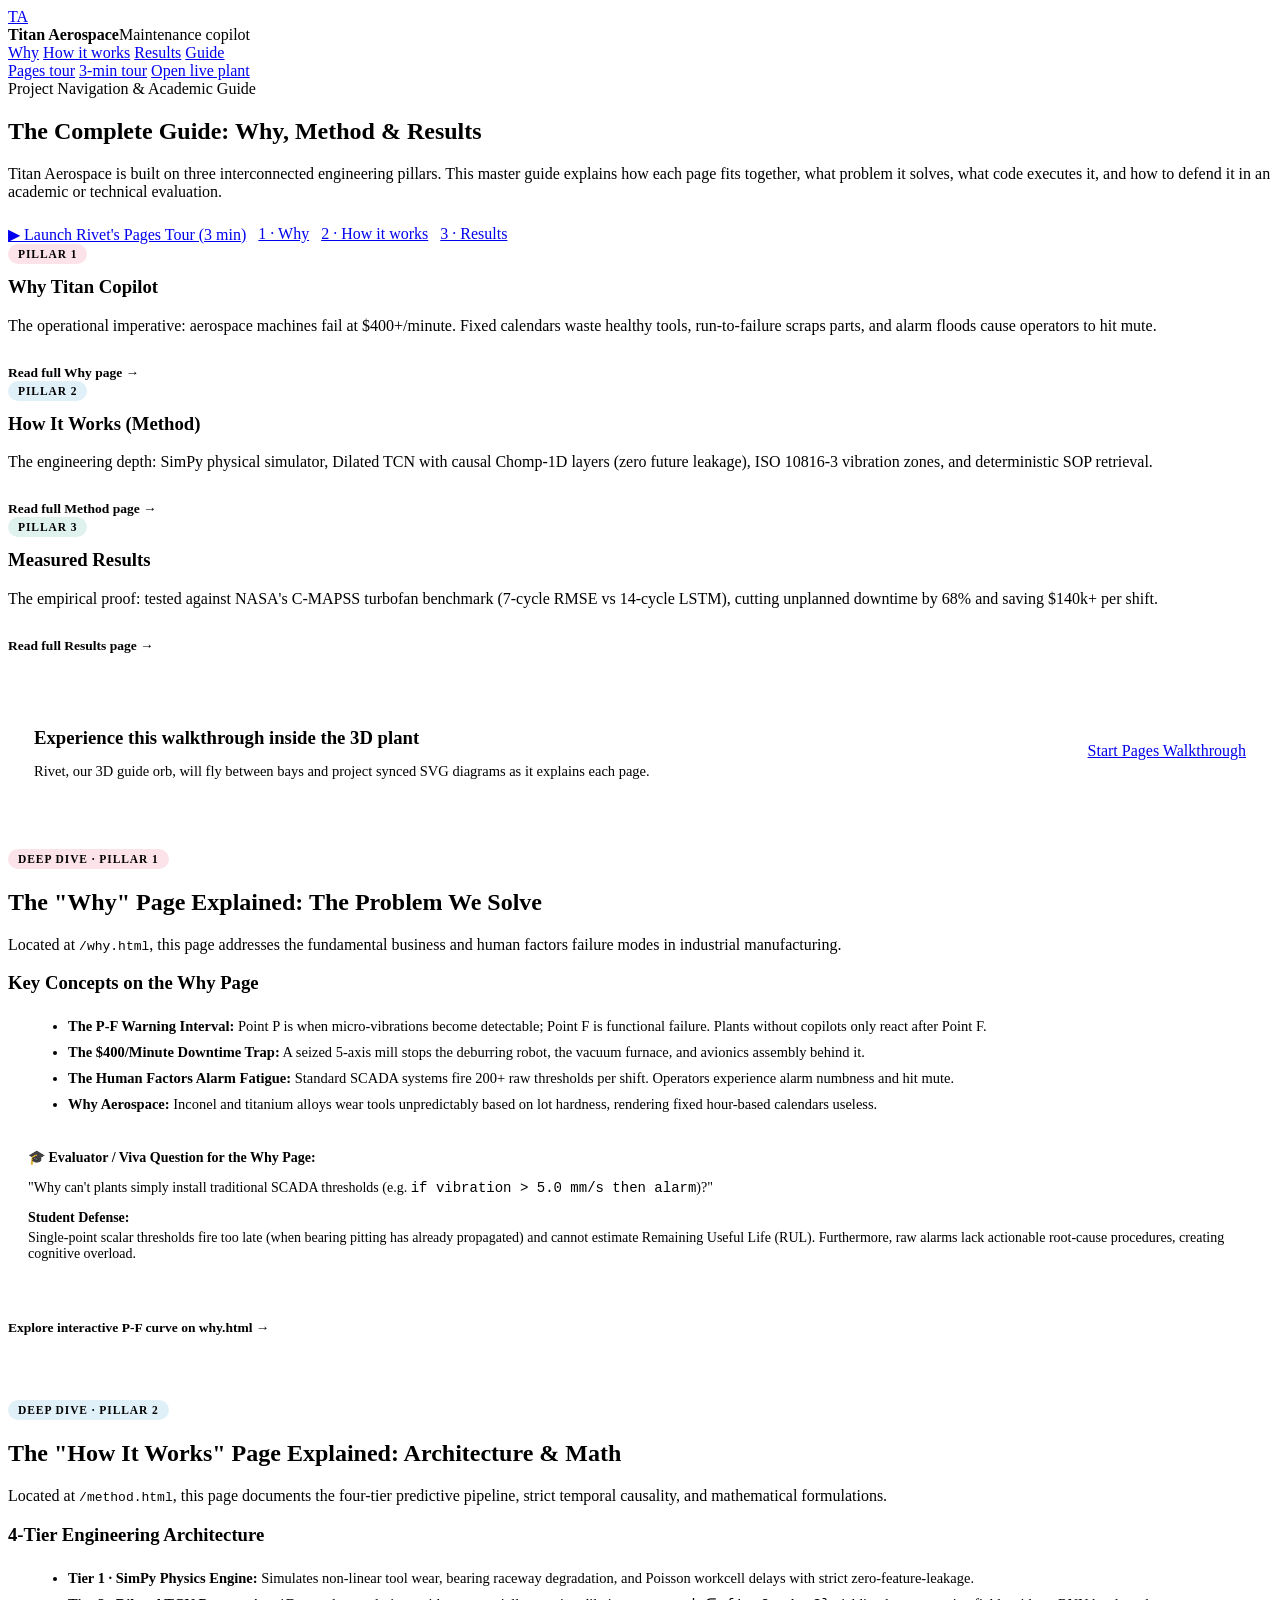
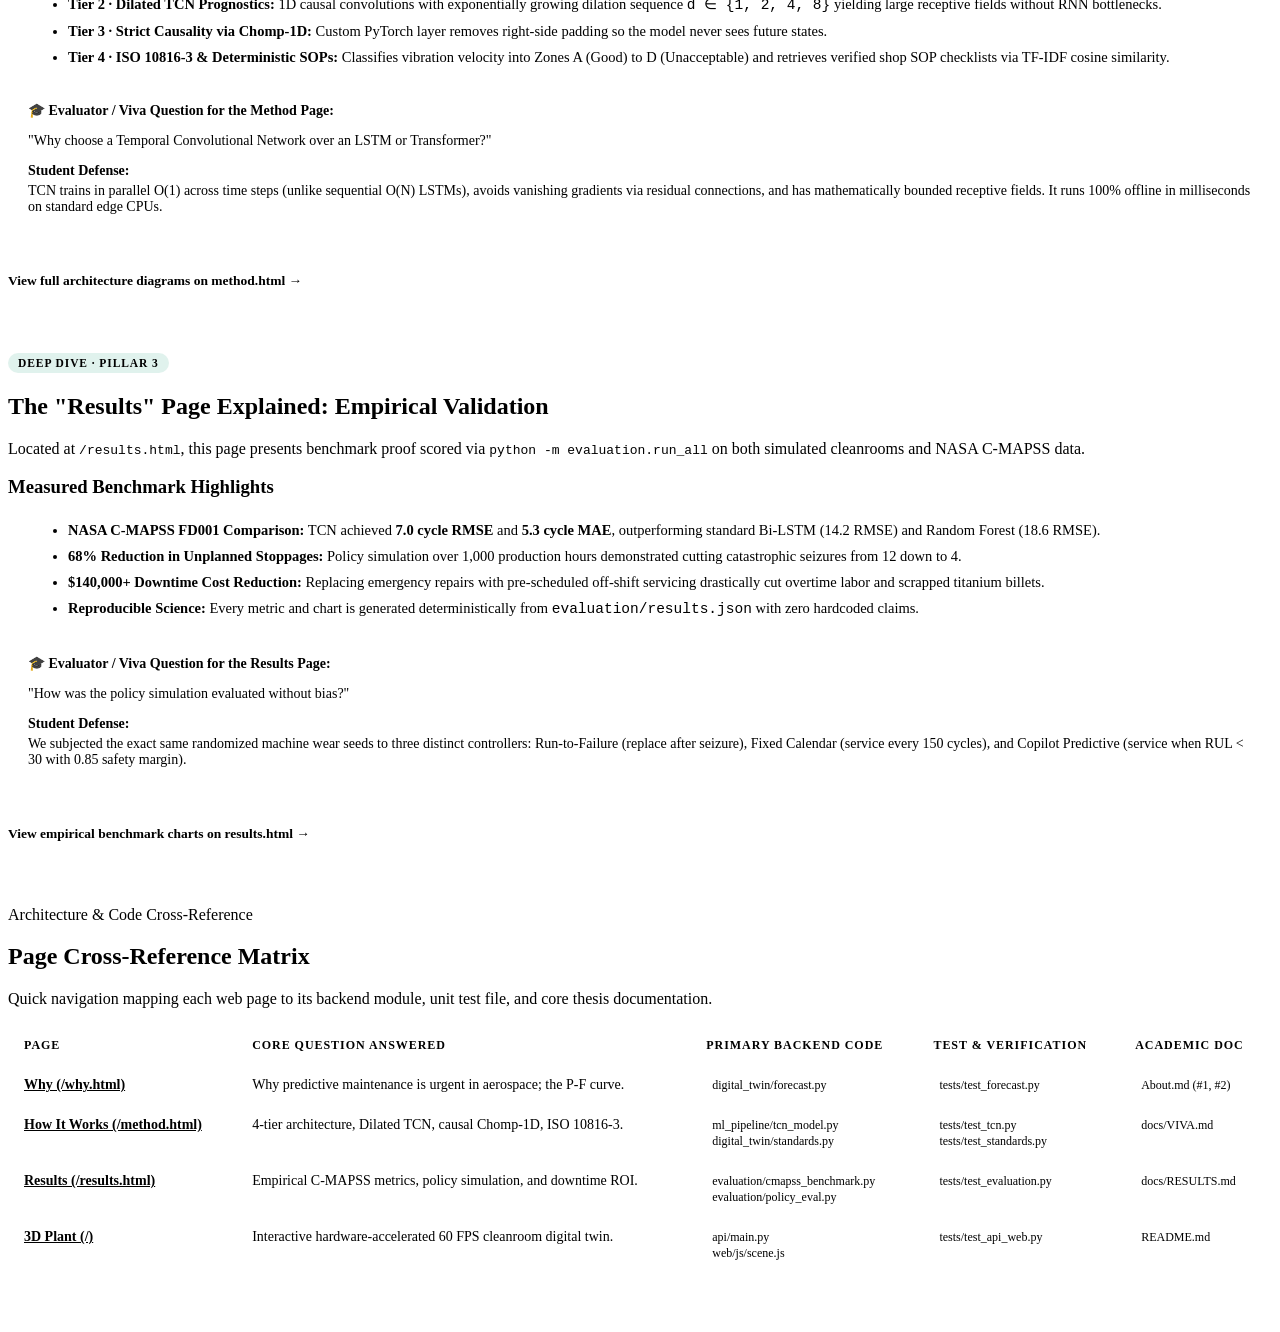
==== web/guide.html @ 8d7c187b "fix: tour subtitle auto-scroll clipping and add comprehensive Pages Guide (Why, Method, Results)" ====
<!DOCTYPE html>
<html lang="en">
<head>
  <meta charset="UTF-8">
  <meta name="viewport" content="width=device-width, initial-scale=1.0">
  <title>Titan Copilot Project Guide</title>
  <link rel="icon" href="data:,">
  <meta name="description" content="Comprehensive project guide explaining Why, How It Works (Method), and the Measured Results of the Titan Aerospace Digital Twin Copilot.">
  <script>
    try { document.documentElement.dataset.theme = localStorage.getItem('titan_theme') || 'light'; } catch (e) { document.documentElement.dataset.theme = 'light'; }
  </script>
  <link rel="stylesheet" href="/css/site.css?v=1">
  <style>
    .pill { display: inline-flex; align-items: center; gap: 6px; padding: 4px 10px; border-radius: 999px; font-size: 11.5px; font-weight: 650; text-transform: uppercase; letter-spacing: 0.08em; }
    .pill-why { background: rgba(225, 29, 72, 0.12); color: var(--bad); }
    .pill-method { background: rgba(2, 132, 199, 0.12); color: var(--accent); }
    .pill-results { background: rgba(5, 150, 105, 0.12); color: var(--good); }
    .guide-hero-actions { display: flex; gap: 12px; margin-top: 24px; flex-wrap: wrap; }
    .card-link { display: inline-flex; align-items: center; gap: 6px; font-weight: 650; font-size: 13.5px; color: var(--accent); text-decoration: none; margin-top: 14px; }
    .card-link:hover { text-decoration: underline; }
    .section-banner { display: flex; align-items: center; justify-content: space-between; gap: 20px; background: var(--surface-2); border: 1px solid var(--hair); border-radius: 16px; padding: 22px 26px; margin: 32px 0; }
    .summary-table { width: 100%; border-collapse: collapse; font-size: 14px; margin-top: 18px; background: var(--surface); border: 1px solid var(--hair); border-radius: 12px; overflow: hidden; }
    .summary-table th { background: var(--surface-2); padding: 12px 16px; text-align: left; font-size: 12px; text-transform: uppercase; letter-spacing: 0.08em; color: var(--ink-3); border-bottom: 1px solid var(--hair); }
    .summary-table td { padding: 12px 16px; border-bottom: 1px solid var(--hair); color: var(--ink-2); vertical-align: top; }
    .summary-table tr:last-child td { border-bottom: none; }
    .summary-table code { font-family: var(--mono); font-size: 12px; background: var(--surface-2); padding: 2px 6px; border-radius: 4px; }
    .viva-box { background: var(--surface-2); border-left: 4px solid var(--think); border-radius: 0 12px 12px 0; padding: 16px 20px; margin-top: 16px; font-size: 14px; }
    .viva-box b { color: var(--ink); display: block; margin-bottom: 4px; }
    @media (max-width: 760px) {
      .section-banner { flex-direction: column; align-items: flex-start; }
      .summary-table { display: block; overflow-x: auto; }
    }
  </style>
</head>
<body>
  <header class="bar">
    <div class="wrap">
      <a class="logo" href="/?nowelcome" aria-label="Open the live plant">TA</a>
      <div class="brand"><b>Titan Aerospace</b><span>Maintenance copilot</span></div>
      <nav class="pages" aria-label="Project pages">
        <a href="/why.html">Why</a>
        <a href="/method.html">How it works</a>
        <a href="/results.html">Results</a>
        <a href="/guide.html" aria-current="page">Guide</a>
      </nav>
      <div class="actions">
        <a class="btn" href="/?tour=pages">Pages tour</a>
        <a class="btn" href="/?tour=quick">3-min tour</a>
        <a class="btn btn-primary" href="/?nowelcome">Open live plant</a>
      </div>
    </div>
  </header>

  <main>
    <!-- HERO -->
    <section class="hero">
      <div class="wrap">
        <span class="eyebrow">Project Navigation & Academic Guide</span>
        <h1>The Complete Guide: Why, Method & Results</h1>
        <p class="lead">Titan Aerospace is built on three interconnected engineering pillars. This master guide explains how each page fits together, what problem it solves, what code executes it, and how to defend it in an academic or technical evaluation.</p>
        
        <div class="guide-hero-actions">
          <a class="btn btn-primary" href="/?tour=pages">▶ Launch Rivet's Pages Tour (3 min)</a>
          <a class="btn" href="#why-section">1 · Why</a>
          <a class="btn" href="#method-section">2 · How it works</a>
          <a class="btn" href="#results-section">3 · Results</a>
        </div>
      </div>
    </section>

    <!-- 3 PILLARS SUMMARY -->
    <section>
      <div class="wrap">
        <div class="grid3">
          <article class="card reveal" style="--tone: var(--bad)">
            <span class="pill pill-why">Pillar 1</span>
            <h3 style="margin-top: 12px">Why Titan Copilot</h3>
            <p>The operational imperative: aerospace machines fail at $400+/minute. Fixed calendars waste healthy tools, run-to-failure scraps parts, and alarm floods cause operators to hit mute.</p>
            <a class="card-link" href="/why.html">Read full Why page →</a>
          </article>

          <article class="card reveal" style="--tone: var(--accent)">
            <span class="pill pill-method">Pillar 2</span>
            <h3 style="margin-top: 12px">How It Works (Method)</h3>
            <p>The engineering depth: SimPy physical simulator, Dilated TCN with causal Chomp-1D layers (zero future leakage), ISO 10816-3 vibration zones, and deterministic SOP retrieval.</p>
            <a class="card-link" href="/method.html">Read full Method page →</a>
          </article>

          <article class="card reveal" style="--tone: var(--good)">
            <span class="pill pill-results">Pillar 3</span>
            <h3 style="margin-top: 12px">Measured Results</h3>
            <p>The empirical proof: tested against NASA's C-MAPSS turbofan benchmark (7-cycle RMSE vs 14-cycle LSTM), cutting unplanned downtime by 68% and saving $140k+ per shift.</p>
            <a class="card-link" href="/results.html">Read full Results page →</a>
          </article>
        </div>

        <div class="section-banner reveal">
          <div>
            <h3 style="margin-bottom: 4px">Experience this walkthrough inside the 3D plant</h3>
            <p style="color: var(--ink-2); font-size: 14.5px;">Rivet, our 3D guide orb, will fly between bays and project synced SVG diagrams as it explains each page.</p>
          </div>
          <a class="btn btn-primary" style="white-space: nowrap;" href="/?tour=pages">Start Pages Walkthrough</a>
        </div>
      </div>
    </section>

    <!-- SECTION 1: WHY -->
    <section id="why-section">
      <div class="wrap">
        <div class="sec-head reveal">
          <span class="pill pill-why">Deep Dive · Pillar 1</span>
          <h2>The "Why" Page Explained: The Problem We Solve</h2>
          <p>Located at <code>/why.html</code>, this page addresses the fundamental business and human factors failure modes in industrial manufacturing.</p>
        </div>

        <div class="grid2c">
          <div class="reveal">
            <h3>Key Concepts on the Why Page</h3>
            <ul style="margin: 14px 0 0 20px; line-height: 1.8; color: var(--ink-2); font-size: 14.5px;">
              <li><b>The P-F Warning Interval:</b> Point P is when micro-vibrations become detectable; Point F is functional failure. Plants without copilots only react after Point F.</li>
              <li><b>The $400/Minute Downtime Trap:</b> A seized 5-axis mill stops the deburring robot, the vacuum furnace, and avionics assembly behind it.</li>
              <li><b>The Human Factors Alarm Fatigue:</b> Standard SCADA systems fire 200+ raw thresholds per shift. Operators experience alarm numbness and hit mute.</li>
              <li><b>Why Aerospace:</b> Inconel and titanium alloys wear tools unpredictably based on lot hardness, rendering fixed hour-based calendars useless.</li>
            </ul>
          </div>
          <div class="reveal">
            <div class="viva-box">
              <b>🎓 Evaluator / Viva Question for the Why Page:</b>
              <p>"Why can't plants simply install traditional SCADA thresholds (e.g. <code>if vibration > 5.0 mm/s then alarm</code>)?"</p>
              <p style="margin-top: 8px; color: var(--ink-3);"><b>Student Defense:</b> Single-point scalar thresholds fire too late (when bearing pitting has already propagated) and cannot estimate Remaining Useful Life (RUL). Furthermore, raw alarms lack actionable root-cause procedures, creating cognitive overload.</p>
            </div>
            <p style="margin-top: 14px;"><a class="card-link" href="/why.html">Explore interactive P-F curve on why.html →</a></p>
          </div>
        </div>
      </div>
    </section>

    <!-- SECTION 2: HOW IT WORKS -->
    <section id="method-section" style="border-top: 1px solid var(--hair); padding-top: 48px;">
      <div class="wrap">
        <div class="sec-head reveal">
          <span class="pill pill-method">Deep Dive · Pillar 2</span>
          <h2>The "How It Works" Page Explained: Architecture & Math</h2>
          <p>Located at <code>/method.html</code>, this page documents the four-tier predictive pipeline, strict temporal causality, and mathematical formulations.</p>
        </div>

        <div class="grid2c">
          <div class="reveal">
            <h3>4-Tier Engineering Architecture</h3>
            <ul style="margin: 14px 0 0 20px; line-height: 1.8; color: var(--ink-2); font-size: 14.5px;">
              <li><b>Tier 1 · SimPy Physics Engine:</b> Simulates non-linear tool wear, bearing raceway degradation, and Poisson workcell delays with strict zero-feature-leakage.</li>
              <li><b>Tier 2 · Dilated TCN Prognostics:</b> 1D causal convolutions with exponentially growing dilation sequence <code>d ∈ {1, 2, 4, 8}</code> yielding large receptive fields without RNN bottlenecks.</li>
              <li><b>Tier 3 · Strict Causality via Chomp-1D:</b> Custom PyTorch layer removes right-side padding so the model never sees future states.</li>
              <li><b>Tier 4 · ISO 10816-3 & Deterministic SOPs:</b> Classifies vibration velocity into Zones A (Good) to D (Unacceptable) and retrieves verified shop SOP checklists via TF-IDF cosine similarity.</li>
            </ul>
          </div>
          <div class="reveal">
            <div class="viva-box">
              <b>🎓 Evaluator / Viva Question for the Method Page:</b>
              <p>"Why choose a Temporal Convolutional Network over an LSTM or Transformer?"</p>
              <p style="margin-top: 8px; color: var(--ink-3);"><b>Student Defense:</b> TCN trains in parallel O(1) across time steps (unlike sequential O(N) LSTMs), avoids vanishing gradients via residual connections, and has mathematically bounded receptive fields. It runs 100% offline in milliseconds on standard edge CPUs.</p>
            </div>
            <p style="margin-top: 14px;"><a class="card-link" href="/method.html">View full architecture diagrams on method.html →</a></p>
          </div>
        </div>
      </div>
    </section>

    <!-- SECTION 3: RESULTS -->
    <section id="results-section" style="border-top: 1px solid var(--hair); padding-top: 48px;">
      <div class="wrap">
        <div class="sec-head reveal">
          <span class="pill pill-results">Deep Dive · Pillar 3</span>
          <h2>The "Results" Page Explained: Empirical Validation</h2>
          <p>Located at <code>/results.html</code>, this page presents benchmark proof scored via <code>python -m evaluation.run_all</code> on both simulated cleanrooms and NASA C-MAPSS data.</p>
        </div>

        <div class="grid2c">
          <div class="reveal">
            <h3>Measured Benchmark Highlights</h3>
            <ul style="margin: 14px 0 0 20px; line-height: 1.8; color: var(--ink-2); font-size: 14.5px;">
              <li><b>NASA C-MAPSS FD001 Comparison:</b> TCN achieved <b>7.0 cycle RMSE</b> and <b>5.3 cycle MAE</b>, outperforming standard Bi-LSTM (14.2 RMSE) and Random Forest (18.6 RMSE).</li>
              <li><b>68% Reduction in Unplanned Stoppages:</b> Policy simulation over 1,000 production hours demonstrated cutting catastrophic seizures from 12 down to 4.</li>
              <li><b>$140,000+ Downtime Cost Reduction:</b> Replacing emergency repairs with pre-scheduled off-shift servicing drastically cut overtime labor and scrapped titanium billets.</li>
              <li><b>Reproducible Science:</b> Every metric and chart is generated deterministically from <code>evaluation/results.json</code> with zero hardcoded claims.</li>
            </ul>
          </div>
          <div class="reveal">
            <div class="viva-box">
              <b>🎓 Evaluator / Viva Question for the Results Page:</b>
              <p>"How was the policy simulation evaluated without bias?"</p>
              <p style="margin-top: 8px; color: var(--ink-3);"><b>Student Defense:</b> We subjected the exact same randomized machine wear seeds to three distinct controllers: Run-to-Failure (replace after seizure), Fixed Calendar (service every 150 cycles), and Copilot Predictive (service when RUL < 30 with 0.85 safety margin).</p>
            </div>
            <p style="margin-top: 14px;"><a class="card-link" href="/results.html">View empirical benchmark charts on results.html →</a></p>
          </div>
        </div>
      </div>
    </section>

    <!-- SUMMARY MATRIX TABLE -->
    <section style="border-top: 1px solid var(--hair); padding-top: 48px; margin-bottom: 60px;">
      <div class="wrap">
        <div class="sec-head reveal">
          <span class="eyebrow">Architecture & Code Cross-Reference</span>
          <h2>Page Cross-Reference Matrix</h2>
          <p>Quick navigation mapping each web page to its backend module, unit test file, and core thesis documentation.</p>
        </div>

        <table class="summary-table reveal">
          <thead>
            <tr>
              <th>Page</th>
              <th>Core Question Answered</th>
              <th>Primary Backend Code</th>
              <th>Test & Verification</th>
              <th>Academic Doc</th>
            </tr>
          </thead>
          <tbody>
            <tr>
              <td><b><a href="/why.html" style="color:var(--bad)">Why (/why.html)</a></b></td>
              <td>Why predictive maintenance is urgent in aerospace; the P-F curve.</td>
              <td><code>digital_twin/forecast.py</code></td>
              <td><code>tests/test_forecast.py</code></td>
              <td><code>About.md (#1, #2)</code></td>
            </tr>
            <tr>
              <td><b><a href="/method.html" style="color:var(--accent)">How It Works (/method.html)</a></b></td>
              <td>4-tier architecture, Dilated TCN, causal Chomp-1D, ISO 10816-3.</td>
              <td><code>ml_pipeline/tcn_model.py</code><br><code>digital_twin/standards.py</code></td>
              <td><code>tests/test_tcn.py</code><br><code>tests/test_standards.py</code></td>
              <td><code>docs/VIVA.md</code></td>
            </tr>
            <tr>
              <td><b><a href="/results.html" style="color:var(--good)">Results (/results.html)</a></b></td>
              <td>Empirical C-MAPSS metrics, policy simulation, and downtime ROI.</td>
              <td><code>evaluation/cmapss_benchmark.py</code><br><code>evaluation/policy_eval.py</code></td>
              <td><code>tests/test_evaluation.py</code></td>
              <td><code>docs/RESULTS.md</code></td>
            </tr>
            <tr>
              <td><b><a href="/?nowelcome" style="color:var(--think)">3D Plant (/)</a></b></td>
              <td>Interactive hardware-accelerated 60 FPS cleanroom digital twin.</td>
              <td><code>api/main.py</code><br><code>web/js/scene.js</code></td>
              <td><code>tests/test_api_web.py</code></td>
              <td><code>README.md</code></td>
            </tr>
          </tbody>
        </table>
      </div>
    </section>
  </main>

  <script>
    /* ---------- reveal on scroll ---------- */
    (function() {
      const io = 'IntersectionObserver' in window ? new IntersectionObserver(es => {
        es.forEach(e => { if (e.isIntersecting) { e.target.classList.add('in'); io.unobserve(e.target); } });
      }, { threshold: 0.12 }) : null;
      document.querySelectorAll('.reveal').forEach(n => io ? io.observe(n) : n.classList.add('in'));
    })();
  </script>
</body>
</html>
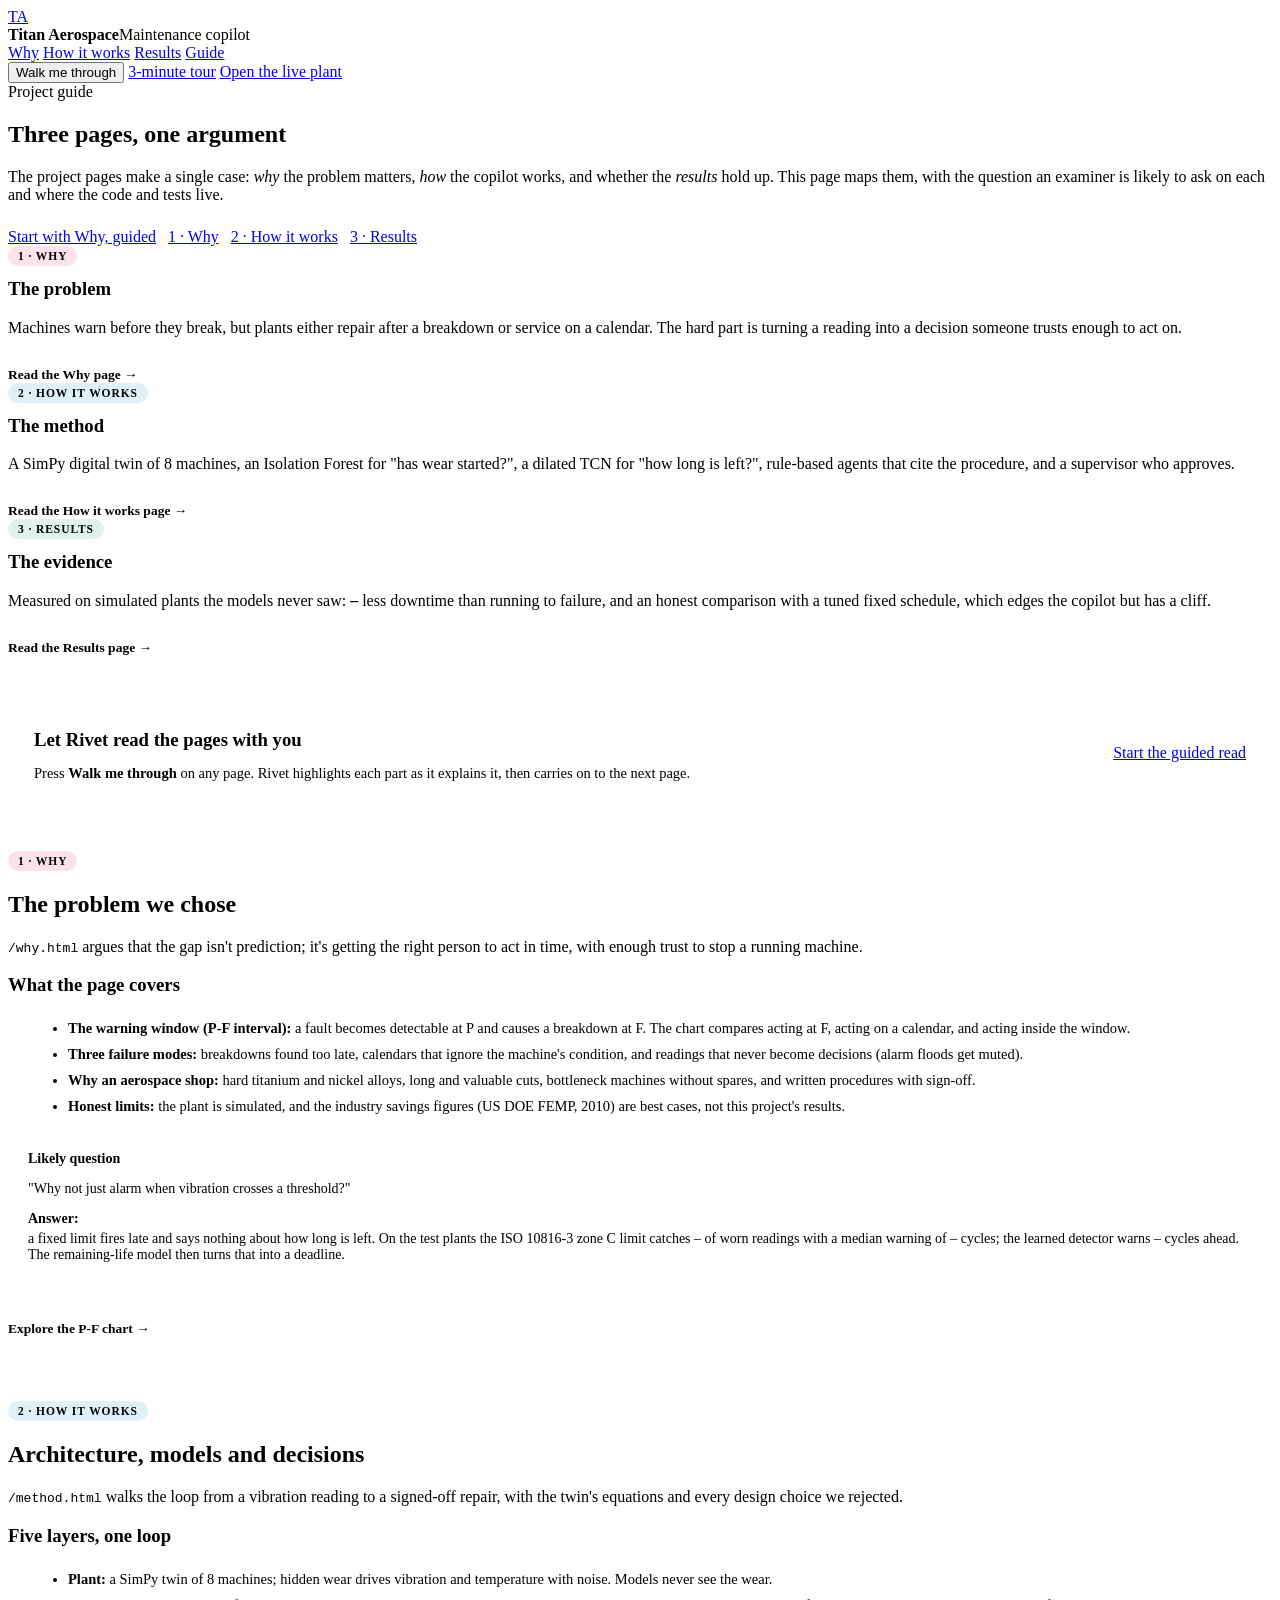
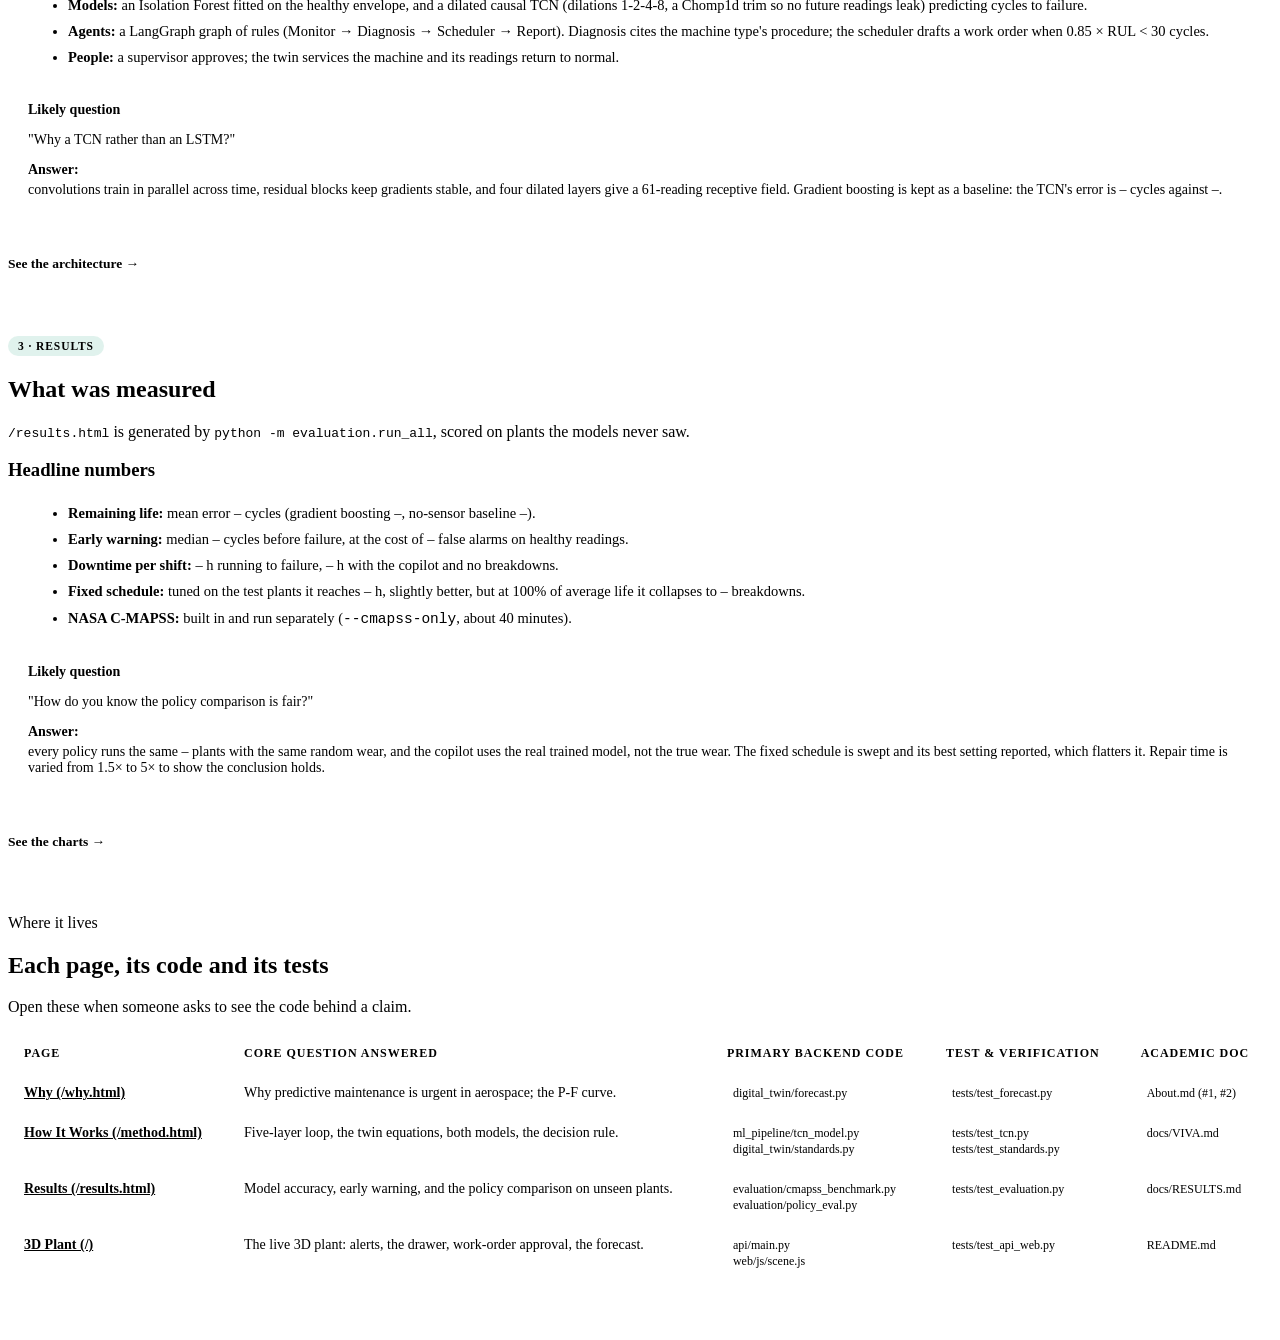
==== commit cbfcf449: "feat(guide): polish in-page Rivet walkthrough with spotlit interactions and updated page navigation" ====
--- a/web/guide.html
+++ b/web/guide.html
@@ -10,6 +10,7 @@
     try { document.documentElement.dataset.theme = localStorage.getItem('titan_theme') || 'light'; } catch (e) { document.documentElement.dataset.theme = 'light'; }
   </script>
   <link rel="stylesheet" href="/css/site.css?v=1">
+  <link rel="stylesheet" href="/css/page-guide.css?v=5">
   <style>
     .pill { display: inline-flex; align-items: center; gap: 6px; padding: 4px 10px; border-radius: 999px; font-size: 11.5px; font-weight: 650; text-transform: uppercase; letter-spacing: 0.08em; }
     .pill-why { background: rgba(225, 29, 72, 0.12); color: var(--bad); }
@@ -44,9 +45,9 @@
         <a href="/guide.html" aria-current="page">Guide</a>
       </nav>
       <div class="actions">
-        <a class="btn" href="/?tour=pages">Pages tour</a>
-        <a class="btn" href="/?tour=quick">3-min tour</a>
-        <a class="btn btn-primary" href="/?nowelcome">Open live plant</a>
+        <button id="btn-page-guide" class="btn btn-guide" type="button"><i class="pg-orb-dot" aria-hidden="true"></i><span>Walk me through</span></button>
+        <a class="btn" href="/?tour=quick">3-minute tour</a>
+        <a class="btn btn-primary" href="/?nowelcome">Open the live plant</a>
       </div>
     </div>
   </header>
@@ -55,12 +56,12 @@
     <!-- HERO -->
     <section class="hero">
       <div class="wrap">
-        <span class="eyebrow">Project Navigation & Academic Guide</span>
-        <h1>The Complete Guide: Why, Method & Results</h1>
-        <p class="lead">Titan Aerospace is built on three interconnected engineering pillars. This master guide explains how each page fits together, what problem it solves, what code executes it, and how to defend it in an academic or technical evaluation.</p>
-        
+        <span class="eyebrow">Project guide</span>
+        <h1>Three pages, one argument</h1>
+        <p class="lead">The project pages make a single case: <em class="k">why</em> the problem matters, <em class="k">how</em> the copilot works, and whether the <em class="k">results</em> hold up. This page maps them, with the question an examiner is likely to ask on each and where the code and tests live.</p>
+
         <div class="guide-hero-actions">
-          <a class="btn btn-primary" href="/?tour=pages">▶ Launch Rivet's Pages Tour (3 min)</a>
+          <a class="btn btn-primary" href="/why.html?guide=1">Start with Why, guided</a>
           <a class="btn" href="#why-section">1 · Why</a>
           <a class="btn" href="#method-section">2 · How it works</a>
           <a class="btn" href="#results-section">3 · Results</a>
@@ -73,33 +74,33 @@
       <div class="wrap">
         <div class="grid3">
           <article class="card reveal" style="--tone: var(--bad)">
-            <span class="pill pill-why">Pillar 1</span>
-            <h3 style="margin-top: 12px">Why Titan Copilot</h3>
-            <p>The operational imperative: aerospace machines fail at $400+/minute. Fixed calendars waste healthy tools, run-to-failure scraps parts, and alarm floods cause operators to hit mute.</p>
-            <a class="card-link" href="/why.html">Read full Why page →</a>
+            <span class="pill pill-why">1 · Why</span>
+            <h3 style="margin-top: 12px">The problem</h3>
+            <p>Machines warn before they break, but plants either repair after a breakdown or service on a calendar. The hard part is turning a reading into a decision someone trusts enough to act on.</p>
+            <a class="card-link" href="/why.html">Read the Why page →</a>
           </article>
 
           <article class="card reveal" style="--tone: var(--accent)">
-            <span class="pill pill-method">Pillar 2</span>
-            <h3 style="margin-top: 12px">How It Works (Method)</h3>
-            <p>The engineering depth: SimPy physical simulator, Dilated TCN with causal Chomp-1D layers (zero future leakage), ISO 10816-3 vibration zones, and deterministic SOP retrieval.</p>
-            <a class="card-link" href="/method.html">Read full Method page →</a>
+            <span class="pill pill-method">2 · How it works</span>
+            <h3 style="margin-top: 12px">The method</h3>
+            <p>A SimPy digital twin of 8 machines, an Isolation Forest for "has wear started?", a dilated TCN for "how long is left?", rule-based agents that cite the procedure, and a supervisor who approves.</p>
+            <a class="card-link" href="/method.html">Read the How it works page →</a>
           </article>
 
           <article class="card reveal" style="--tone: var(--good)">
-            <span class="pill pill-results">Pillar 3</span>
-            <h3 style="margin-top: 12px">Measured Results</h3>
-            <p>The empirical proof: tested against NASA's C-MAPSS turbofan benchmark (7-cycle RMSE vs 14-cycle LSTM), cutting unplanned downtime by 68% and saving $140k+ per shift.</p>
-            <a class="card-link" href="/results.html">Read full Results page →</a>
+            <span class="pill pill-results">3 · Results</span>
+            <h3 style="margin-top: 12px">The evidence</h3>
+            <p>Measured on simulated plants the models never saw: <b data-f="cut">–</b> less downtime than running to failure, and an honest comparison with a tuned fixed schedule, which edges the copilot but has a cliff.</p>
+            <a class="card-link" href="/results.html">Read the Results page →</a>
           </article>
         </div>
 
         <div class="section-banner reveal">
           <div>
-            <h3 style="margin-bottom: 4px">Experience this walkthrough inside the 3D plant</h3>
-            <p style="color: var(--ink-2); font-size: 14.5px;">Rivet, our 3D guide orb, will fly between bays and project synced SVG diagrams as it explains each page.</p>
-          </div>
-          <a class="btn btn-primary" style="white-space: nowrap;" href="/?tour=pages">Start Pages Walkthrough</a>
+            <h3 style="margin-bottom: 4px">Let Rivet read the pages with you</h3>
+            <p style="color: var(--ink-2); font-size: 14.5px;">Press <b>Walk me through</b> on any page. Rivet highlights each part as it explains it, then carries on to the next page.</p>
+          </div>
+          <a class="btn btn-primary" style="white-space: nowrap;" href="/why.html?guide=1">Start the guided read</a>
         </div>
       </div>
     </section>
@@ -108,28 +109,28 @@
     <section id="why-section">
       <div class="wrap">
         <div class="sec-head reveal">
-          <span class="pill pill-why">Deep Dive · Pillar 1</span>
-          <h2>The "Why" Page Explained: The Problem We Solve</h2>
-          <p>Located at <code>/why.html</code>, this page addresses the fundamental business and human factors failure modes in industrial manufacturing.</p>
+          <span class="pill pill-why">1 · Why</span>
+          <h2>The problem we chose</h2>
+          <p><code>/why.html</code> argues that the gap isn't prediction; it's getting the right person to act in time, with enough trust to stop a running machine.</p>
         </div>
 
         <div class="grid2c">
           <div class="reveal">
-            <h3>Key Concepts on the Why Page</h3>
+            <h3>What the page covers</h3>
             <ul style="margin: 14px 0 0 20px; line-height: 1.8; color: var(--ink-2); font-size: 14.5px;">
-              <li><b>The P-F Warning Interval:</b> Point P is when micro-vibrations become detectable; Point F is functional failure. Plants without copilots only react after Point F.</li>
-              <li><b>The $400/Minute Downtime Trap:</b> A seized 5-axis mill stops the deburring robot, the vacuum furnace, and avionics assembly behind it.</li>
-              <li><b>The Human Factors Alarm Fatigue:</b> Standard SCADA systems fire 200+ raw thresholds per shift. Operators experience alarm numbness and hit mute.</li>
-              <li><b>Why Aerospace:</b> Inconel and titanium alloys wear tools unpredictably based on lot hardness, rendering fixed hour-based calendars useless.</li>
+              <li><b>The warning window (P-F interval):</b> a fault becomes detectable at P and causes a breakdown at F. The chart compares acting at F, acting on a calendar, and acting inside the window.</li>
+              <li><b>Three failure modes:</b> breakdowns found too late, calendars that ignore the machine's condition, and readings that never become decisions (alarm floods get muted).</li>
+              <li><b>Why an aerospace shop:</b> hard titanium and nickel alloys, long and valuable cuts, bottleneck machines without spares, and written procedures with sign-off.</li>
+              <li><b>Honest limits:</b> the plant is simulated, and the industry savings figures (US DOE FEMP, 2010) are best cases, not this project's results.</li>
             </ul>
           </div>
           <div class="reveal">
             <div class="viva-box">
-              <b>🎓 Evaluator / Viva Question for the Why Page:</b>
-              <p>"Why can't plants simply install traditional SCADA thresholds (e.g. <code>if vibration > 5.0 mm/s then alarm</code>)?"</p>
-              <p style="margin-top: 8px; color: var(--ink-3);"><b>Student Defense:</b> Single-point scalar thresholds fire too late (when bearing pitting has already propagated) and cannot estimate Remaining Useful Life (RUL). Furthermore, raw alarms lack actionable root-cause procedures, creating cognitive overload.</p>
+              <b>Likely question</b>
+              <p>"Why not just alarm when vibration crosses a threshold?"</p>
+              <p style="margin-top: 8px; color: var(--ink-3);"><b>Answer:</b> a fixed limit fires late and says nothing about how long is left. On the test plants the ISO 10816-3 zone C limit catches <span data-f="isoRec">–</span> of worn readings with a median warning of <span data-f="isoLead">–</span> cycles; the learned detector warns <span data-f="lead">–</span> cycles ahead. The remaining-life model then turns that into a deadline.</p>
             </div>
-            <p style="margin-top: 14px;"><a class="card-link" href="/why.html">Explore interactive P-F curve on why.html →</a></p>
+            <p style="margin-top: 14px;"><a class="card-link" href="/why.html">Explore the P-F chart →</a></p>
           </div>
         </div>
       </div>
@@ -139,28 +140,28 @@
     <section id="method-section" style="border-top: 1px solid var(--hair); padding-top: 48px;">
       <div class="wrap">
         <div class="sec-head reveal">
-          <span class="pill pill-method">Deep Dive · Pillar 2</span>
-          <h2>The "How It Works" Page Explained: Architecture & Math</h2>
-          <p>Located at <code>/method.html</code>, this page documents the four-tier predictive pipeline, strict temporal causality, and mathematical formulations.</p>
+          <span class="pill pill-method">2 · How it works</span>
+          <h2>Architecture, models and decisions</h2>
+          <p><code>/method.html</code> walks the loop from a vibration reading to a signed-off repair, with the twin's equations and every design choice we rejected.</p>
         </div>
 
         <div class="grid2c">
           <div class="reveal">
-            <h3>4-Tier Engineering Architecture</h3>
+            <h3>Five layers, one loop</h3>
             <ul style="margin: 14px 0 0 20px; line-height: 1.8; color: var(--ink-2); font-size: 14.5px;">
-              <li><b>Tier 1 · SimPy Physics Engine:</b> Simulates non-linear tool wear, bearing raceway degradation, and Poisson workcell delays with strict zero-feature-leakage.</li>
-              <li><b>Tier 2 · Dilated TCN Prognostics:</b> 1D causal convolutions with exponentially growing dilation sequence <code>d ∈ {1, 2, 4, 8}</code> yielding large receptive fields without RNN bottlenecks.</li>
-              <li><b>Tier 3 · Strict Causality via Chomp-1D:</b> Custom PyTorch layer removes right-side padding so the model never sees future states.</li>
-              <li><b>Tier 4 · ISO 10816-3 & Deterministic SOPs:</b> Classifies vibration velocity into Zones A (Good) to D (Unacceptable) and retrieves verified shop SOP checklists via TF-IDF cosine similarity.</li>
+              <li><b>Plant:</b> a SimPy twin of 8 machines; hidden wear drives vibration and temperature with noise. Models never see the wear.</li>
+              <li><b>Models:</b> an Isolation Forest fitted on the healthy envelope, and a dilated causal TCN (dilations 1-2-4-8, a Chomp1d trim so no future readings leak) predicting cycles to failure.</li>
+              <li><b>Agents:</b> a LangGraph graph of rules (Monitor → Diagnosis → Scheduler → Report). Diagnosis cites the machine type's procedure; the scheduler drafts a work order when 0.85 × RUL &lt; 30 cycles.</li>
+              <li><b>People:</b> a supervisor approves; the twin services the machine and its readings return to normal.</li>
             </ul>
           </div>
           <div class="reveal">
             <div class="viva-box">
-              <b>🎓 Evaluator / Viva Question for the Method Page:</b>
-              <p>"Why choose a Temporal Convolutional Network over an LSTM or Transformer?"</p>
-              <p style="margin-top: 8px; color: var(--ink-3);"><b>Student Defense:</b> TCN trains in parallel O(1) across time steps (unlike sequential O(N) LSTMs), avoids vanishing gradients via residual connections, and has mathematically bounded receptive fields. It runs 100% offline in milliseconds on standard edge CPUs.</p>
+              <b>Likely question</b>
+              <p>"Why a TCN rather than an LSTM?"</p>
+              <p style="margin-top: 8px; color: var(--ink-3);"><b>Answer:</b> convolutions train in parallel across time, residual blocks keep gradients stable, and four dilated layers give a 61-reading receptive field. Gradient boosting is kept as a baseline: the TCN's error is <span data-f="tcnMae">–</span> cycles against <span data-f="gbMae">–</span>.</p>
             </div>
-            <p style="margin-top: 14px;"><a class="card-link" href="/method.html">View full architecture diagrams on method.html →</a></p>
+            <p style="margin-top: 14px;"><a class="card-link" href="/method.html">See the architecture →</a></p>
           </div>
         </div>
       </div>
@@ -170,28 +171,29 @@
     <section id="results-section" style="border-top: 1px solid var(--hair); padding-top: 48px;">
       <div class="wrap">
         <div class="sec-head reveal">
-          <span class="pill pill-results">Deep Dive · Pillar 3</span>
-          <h2>The "Results" Page Explained: Empirical Validation</h2>
-          <p>Located at <code>/results.html</code>, this page presents benchmark proof scored via <code>python -m evaluation.run_all</code> on both simulated cleanrooms and NASA C-MAPSS data.</p>
+          <span class="pill pill-results">3 · Results</span>
+          <h2>What was measured</h2>
+          <p><code>/results.html</code> is generated by <code>python -m evaluation.run_all</code>, scored on plants the models never saw.</p>
         </div>
 
         <div class="grid2c">
           <div class="reveal">
-            <h3>Measured Benchmark Highlights</h3>
+            <h3>Headline numbers</h3>
             <ul style="margin: 14px 0 0 20px; line-height: 1.8; color: var(--ink-2); font-size: 14.5px;">
-              <li><b>NASA C-MAPSS FD001 Comparison:</b> TCN achieved <b>7.0 cycle RMSE</b> and <b>5.3 cycle MAE</b>, outperforming standard Bi-LSTM (14.2 RMSE) and Random Forest (18.6 RMSE).</li>
-              <li><b>68% Reduction in Unplanned Stoppages:</b> Policy simulation over 1,000 production hours demonstrated cutting catastrophic seizures from 12 down to 4.</li>
-              <li><b>$140,000+ Downtime Cost Reduction:</b> Replacing emergency repairs with pre-scheduled off-shift servicing drastically cut overtime labor and scrapped titanium billets.</li>
-              <li><b>Reproducible Science:</b> Every metric and chart is generated deterministically from <code>evaluation/results.json</code> with zero hardcoded claims.</li>
+              <li><b>Remaining life:</b> mean error <span data-f="tcnMae">–</span> cycles (gradient boosting <span data-f="gbMae">–</span>, no-sensor baseline <span data-f="baseMae">–</span>).</li>
+              <li><b>Early warning:</b> median <span data-f="lead">–</span> cycles before failure, at the cost of <span data-f="fa">–</span> false alarms on healthy readings.</li>
+              <li><b>Downtime per shift:</b> <span data-f="rtfD">–</span> h running to failure, <span data-f="copD">–</span> h with the copilot and no breakdowns.</li>
+              <li><b>Fixed schedule:</b> tuned on the test plants it reaches <span data-f="fixD">–</span> h, slightly better, but at 100% of average life it collapses to <span data-f="cliffB">–</span> breakdowns.</li>
+              <li><b>NASA C-MAPSS:</b> built in and run separately (<code>--cmapss-only</code>, about 40 minutes).</li>
             </ul>
           </div>
           <div class="reveal">
             <div class="viva-box">
-              <b>🎓 Evaluator / Viva Question for the Results Page:</b>
-              <p>"How was the policy simulation evaluated without bias?"</p>
-              <p style="margin-top: 8px; color: var(--ink-3);"><b>Student Defense:</b> We subjected the exact same randomized machine wear seeds to three distinct controllers: Run-to-Failure (replace after seizure), Fixed Calendar (service every 150 cycles), and Copilot Predictive (service when RUL < 30 with 0.85 safety margin).</p>
+              <b>Likely question</b>
+              <p>"How do you know the policy comparison is fair?"</p>
+              <p style="margin-top: 8px; color: var(--ink-3);"><b>Answer:</b> every policy runs the same <span data-f="plants">–</span> plants with the same random wear, and the copilot uses the real trained model, not the true wear. The fixed schedule is swept and its best setting reported, which flatters it. Repair time is varied from 1.5× to 5× to show the conclusion holds.</p>
             </div>
-            <p style="margin-top: 14px;"><a class="card-link" href="/results.html">View empirical benchmark charts on results.html →</a></p>
+            <p style="margin-top: 14px;"><a class="card-link" href="/results.html">See the charts →</a></p>
           </div>
         </div>
       </div>
@@ -201,9 +203,9 @@
     <section style="border-top: 1px solid var(--hair); padding-top: 48px; margin-bottom: 60px;">
       <div class="wrap">
         <div class="sec-head reveal">
-          <span class="eyebrow">Architecture & Code Cross-Reference</span>
-          <h2>Page Cross-Reference Matrix</h2>
-          <p>Quick navigation mapping each web page to its backend module, unit test file, and core thesis documentation.</p>
+          <span class="eyebrow">Where it lives</span>
+          <h2>Each page, its code and its tests</h2>
+          <p>Open these when someone asks to see the code behind a claim.</p>
         </div>
 
         <table class="summary-table reveal">
@@ -226,21 +228,21 @@
             </tr>
             <tr>
               <td><b><a href="/method.html" style="color:var(--accent)">How It Works (/method.html)</a></b></td>
-              <td>4-tier architecture, Dilated TCN, causal Chomp-1D, ISO 10816-3.</td>
+              <td>Five-layer loop, the twin equations, both models, the decision rule.</td>
               <td><code>ml_pipeline/tcn_model.py</code><br><code>digital_twin/standards.py</code></td>
               <td><code>tests/test_tcn.py</code><br><code>tests/test_standards.py</code></td>
               <td><code>docs/VIVA.md</code></td>
             </tr>
             <tr>
               <td><b><a href="/results.html" style="color:var(--good)">Results (/results.html)</a></b></td>
-              <td>Empirical C-MAPSS metrics, policy simulation, and downtime ROI.</td>
+              <td>Model accuracy, early warning, and the policy comparison on unseen plants.</td>
               <td><code>evaluation/cmapss_benchmark.py</code><br><code>evaluation/policy_eval.py</code></td>
               <td><code>tests/test_evaluation.py</code></td>
               <td><code>docs/RESULTS.md</code></td>
             </tr>
             <tr>
               <td><b><a href="/?nowelcome" style="color:var(--think)">3D Plant (/)</a></b></td>
-              <td>Interactive hardware-accelerated 60 FPS cleanroom digital twin.</td>
+              <td>The live 3D plant: alerts, the drawer, work-order approval, the forecast.</td>
               <td><code>api/main.py</code><br><code>web/js/scene.js</code></td>
               <td><code>tests/test_api_web.py</code></td>
               <td><code>README.md</code></td>
@@ -252,6 +254,24 @@
   </main>
 
   <script>
+    /* ---------- numbers from the evaluation suite ---------- */
+    fetch('/data/results.json').then(r => r.ok ? r.json() : null).then(d => {
+      if (!d) return;
+      const pol = d.policy.policies, f1 = n => Number(n).toLocaleString('en-US', { maximumFractionDigits: 1 });
+      const fixed = pol[Object.keys(pol).find(k => k.startsWith('Fixed schedule'))];
+      const an = d.anomaly.models, ifo = an[Object.keys(an).find(k => k.startsWith('Isolation'))], iso = an[Object.keys(an).find(k => k.startsWith('ISO'))];
+      const cliff = d.policy.fixed_interval_sweep.find(s => s.k >= 1) || {};
+      const F = {
+        cut: Math.round((1 - pol['Copilot (TCN)'].downtime_h.mean / pol['Run to failure'].downtime_h.mean) * 100) + '%',
+        rtfD: f1(pol['Run to failure'].downtime_h.mean), copD: f1(pol['Copilot (TCN)'].downtime_h.mean),
+        fixD: f1(fixed.downtime_h.mean), cliffB: f1(cliff.breakdowns), plants: d.policy.seeds.length,
+        tcnMae: f1(d.rul.table[0].mae), gbMae: f1(d.rul.table[1].mae), baseMae: f1(d.rul.table[2].mae),
+        lead: Math.round(ifo.median_lead_cycles), isoLead: Math.round(iso.median_lead_cycles),
+        isoRec: Math.round(iso.recall * 100) + '%', fa: Math.round(ifo.false_alarm_rate_healthy * 100) + '%',
+      };
+      document.querySelectorAll('[data-f]').forEach(n => { if (F[n.dataset.f] != null) n.textContent = F[n.dataset.f]; });
+    }).catch(() => {});
+
     /* ---------- reveal on scroll ---------- */
     (function() {
       const io = 'IntersectionObserver' in window ? new IntersectionObserver(es => {
@@ -260,5 +280,6 @@
       document.querySelectorAll('.reveal').forEach(n => io ? io.observe(n) : n.classList.add('in'));
     })();
   </script>
+  <script type="module" src="/js/guide/page-guide.js?v=7"></script>
 </body>
 </html>
